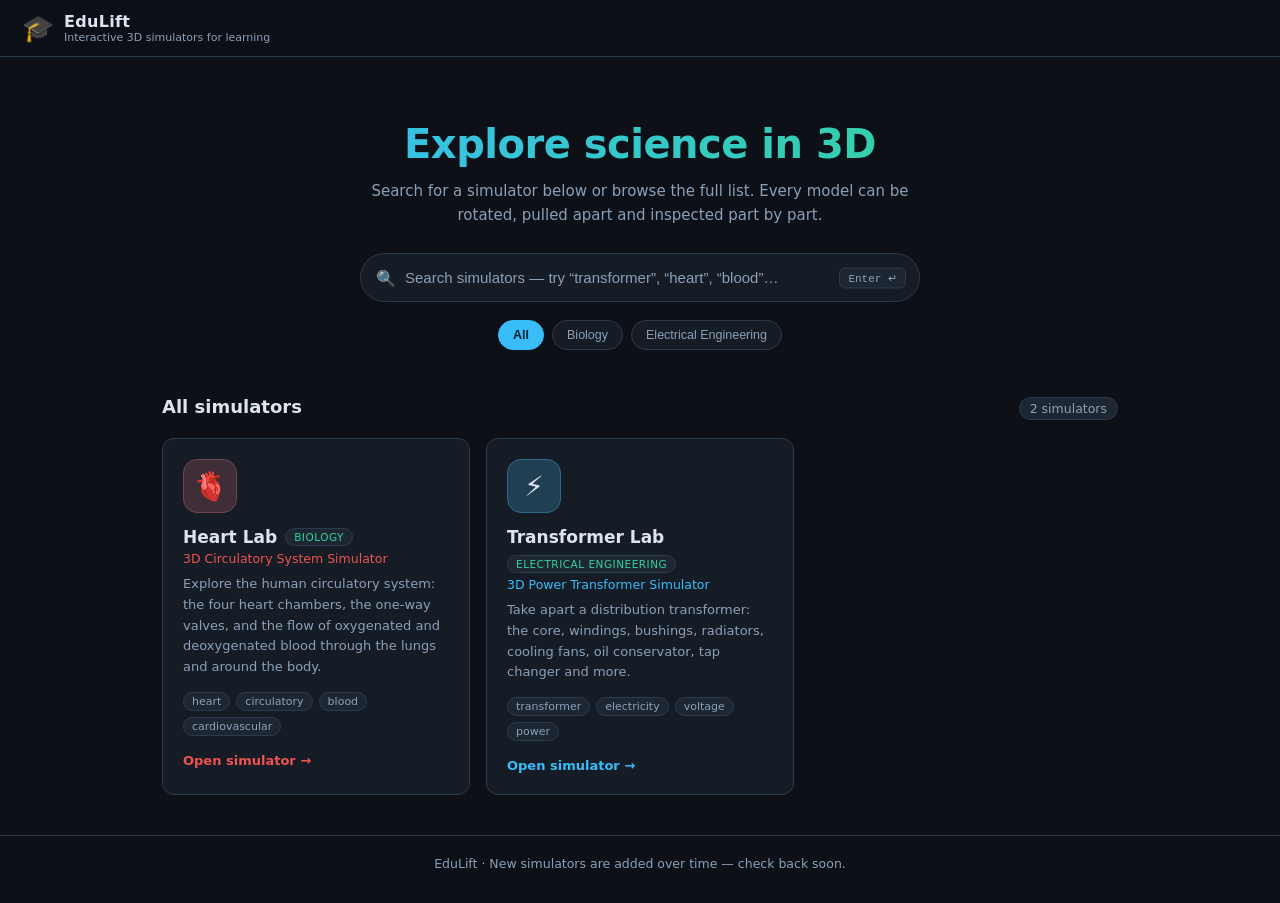
==== index.html @ 25f4ae82 "intial commit" ====
<!DOCTYPE html>
<html lang="en">
<head>
<meta charset="UTF-8" />
<meta name="viewport" content="width=device-width, initial-scale=1.0" />
<title>EduLift — Interactive 3D Simulators</title>
<link rel="stylesheet" href="styles.css" />
</head>
<body>

<header class="site-head">
  <a class="brand" href="index.html">
    <span class="logo">🎓</span>
    <div>
      <strong>EduLift</strong>
      <small>Interactive 3D simulators for learning</small>
    </div>
  </a>
</header>

<main>
  <section class="hero">
    <h1>Explore science in 3D</h1>
    <p class="hero-sub">Search for a simulator below or browse the full list. Every model can be rotated, pulled apart and inspected part by part.</p>

    <div class="search-wrap">
      <span class="search-ic" aria-hidden="true">🔍</span>
      <input id="search" type="search" placeholder="Search simulators — try “transformer”, “heart”, “blood”…"
             autocomplete="off" spellcheck="false" />
      <kbd>Enter ↵</kbd>
    </div>

    <div id="filterChips" class="chips" aria-label="Filter by category"></div>
  </section>

  <section class="results" id="results">
    <div class="results-head">
      <h2 id="resultsTitle">All simulators</h2>
      <span id="count" class="count"></span>
    </div>
    <div id="grid" class="grid"></div>
    <p id="empty" class="empty" hidden>No simulators match that search — try a different word.</p>
  </section>
</main>

<footer class="site-foot">
  <p>EduLift · New simulators are added over time — check back soon.</p>
</footer>

<div id="errBox" style="display:none;position:fixed;inset:0;z-index:99;background:#140b0b;color:#ffb4b4;font-family:Consolas,monospace;padding:24px;overflow:auto;white-space:pre-wrap;"></div>

<script src="home.js"></script>
</body>
</html>
---- styles.css ----
:root {
  --bg: #0d1117;
  --bg-2: #151c26;
  --bg-3: #1d2734;
  --line: #2c3a4d;
  --text: #dbe4f0;
  --muted: #8ba0b8;
  --accent: #38bdf8;
  --accent-2: #34d399;
  --danger: #f87171;
  --radius: 12px;
}

* { box-sizing: border-box; margin: 0; padding: 0; }

html, body {
  min-height: 100%;
  font-family: "Segoe UI", system-ui, -apple-system, Arial, sans-serif;
  background: var(--bg);
  color: var(--text);
}

a { color: inherit; text-decoration: none; }

/* ---------- Header ---------- */
.site-head {
  position: sticky;
  top: 0;
  z-index: 40;
  display: flex;
  align-items: center;
  justify-content: space-between;
  padding: 12px 22px;
  background: rgba(13, 17, 23, 0.85);
  border-bottom: 1px solid var(--line);
  backdrop-filter: blur(8px);
}
.brand { display: flex; align-items: center; gap: 10px; }
.brand .logo { font-size: 26px; }
.brand strong { display: block; font-size: 16px; letter-spacing: .3px; }
.brand small { display: block; font-size: 11px; color: var(--muted); }

/* ---------- Hero ---------- */
.hero {
  max-width: 860px;
  margin: 0 auto;
  padding: 64px 22px 36px;
  text-align: center;
}
.hero h1 {
  font-size: 40px;
  letter-spacing: -.5px;
  background: linear-gradient(90deg, var(--accent), var(--accent-2));
  -webkit-background-clip: text;
  background-clip: text;
  -webkit-text-fill-color: transparent;
  margin-bottom: 12px;
}
.hero-sub {
  color: var(--muted);
  font-size: 15px;
  line-height: 1.6;
  max-width: 560px;
  margin: 0 auto 26px;
}

/* ---------- Search ---------- */
.search-wrap {
  position: relative;
  max-width: 560px;
  margin: 0 auto;
}
.search-ic {
  position: absolute;
  left: 16px;
  top: 50%;
  transform: translateY(-50%);
  font-size: 16px;
  opacity: .8;
  pointer-events: none;
}
#search {
  width: 100%;
  padding: 15px 74px 15px 44px;
  font-size: 15px;
  color: var(--text);
  background: var(--bg-2);
  border: 1px solid var(--line);
  border-radius: 999px;
  outline: none;
  transition: border-color .15s, box-shadow .15s;
}
#search::placeholder { color: var(--muted); }
#search:focus {
  border-color: var(--accent);
  box-shadow: 0 0 0 3px color-mix(in srgb, var(--accent) 25%, transparent);
}
.search-wrap kbd {
  position: absolute;
  right: 14px;
  top: 50%;
  transform: translateY(-50%);
  font-family: "Cascadia Mono", Consolas, monospace;
  font-size: 11px;
  color: var(--muted);
  background: var(--bg-3);
  border: 1px solid var(--line);
  border-radius: 6px;
  padding: 3px 8px;
}

/* ---------- Category chips ---------- */
.chips {
  display: flex;
  flex-wrap: wrap;
  justify-content: center;
  gap: 8px;
  margin-top: 18px;
}
.chip {
  font-size: 12.5px;
  padding: 7px 14px;
  border-radius: 999px;
  background: var(--bg-2);
  border: 1px solid var(--line);
  color: var(--muted);
  cursor: pointer;
  transition: all .15s;
}
.chip:hover { color: var(--text); border-color: var(--accent); }
.chip.active {
  background: var(--accent);
  border-color: var(--accent);
  color: #062033;
  font-weight: 600;
}

/* ---------- Results ---------- */
.results {
  max-width: 1000px;
  margin: 0 auto;
  padding: 10px 22px 40px;
}
.results-head {
  display: flex;
  align-items: baseline;
  justify-content: space-between;
  gap: 12px;
  margin-bottom: 18px;
}
.results-head h2 { font-size: 18px; }
.count {
  font-size: 12.5px;
  color: var(--muted);
  background: var(--bg-3);
  border: 1px solid var(--line);
  padding: 3px 10px;
  border-radius: 999px;
  white-space: nowrap;
}

.grid {
  display: grid;
  grid-template-columns: repeat(auto-fill, minmax(300px, 1fr));
  gap: 16px;
}

.card {
  --accent: #38bdf8;
  display: flex;
  flex-direction: column;
  background: var(--bg-2);
  border: 1px solid var(--line);
  border-radius: var(--radius);
  padding: 20px;
  transition: transform .15s, border-color .15s, box-shadow .15s;
  cursor: pointer;
}
.card:hover {
  transform: translateY(-3px);
  border-color: var(--accent);
  box-shadow: 0 10px 26px rgba(0, 0, 0, .35);
}
.card-ico {
  width: 54px;
  height: 54px;
  display: grid;
  place-items: center;
  font-size: 28px;
  border-radius: 14px;
  background: color-mix(in srgb, var(--accent) 16%, var(--bg-3));
  border: 1px solid color-mix(in srgb, var(--accent) 35%, var(--line));
  margin-bottom: 14px;
}
.card-title { display: flex; align-items: center; gap: 8px; flex-wrap: wrap; margin-bottom: 4px; }
.card-title h3 { font-size: 17px; }
.card-title .cat {
  font-size: 10.5px;
  text-transform: uppercase;
  letter-spacing: .5px;
  color: var(--accent-2);
  background: var(--bg-3);
  border: 1px solid var(--line);
  padding: 2px 8px;
  border-radius: 999px;
}
.card .tagline {
  font-size: 12.5px;
  color: var(--accent);
  margin-bottom: 8px;
}
.card .desc {
  font-size: 13px;
  color: var(--muted);
  line-height: 1.6;
  margin-bottom: 14px;
  flex: 1;
}
.kw-row { display: flex; flex-wrap: wrap; gap: 6px; margin-bottom: 14px; }
.kw {
  font-size: 11px;
  color: var(--muted);
  background: var(--bg-3);
  border: 1px solid var(--line);
  padding: 2px 8px;
  border-radius: 999px;
}
.card .open {
  font-size: 13px;
  font-weight: 600;
  color: var(--accent);
}

.empty {
  text-align: center;
  color: var(--muted);
  font-size: 14px;
  padding: 40px 0;
}

/* ---------- Footer ---------- */
.site-foot {
  border-top: 1px solid var(--line);
  padding: 20px 22px 32px;
  text-align: center;
  color: var(--muted);
  font-size: 12.5px;
}

/* ---------- Responsive ---------- */
@media (max-width: 600px) {
  .hero { padding: 40px 16px 28px; }
  .hero h1 { font-size: 30px; }
  .grid { grid-template-columns: 1fr; }
  .search-wrap kbd { display: none; }
  #search { padding-right: 20px; }
}
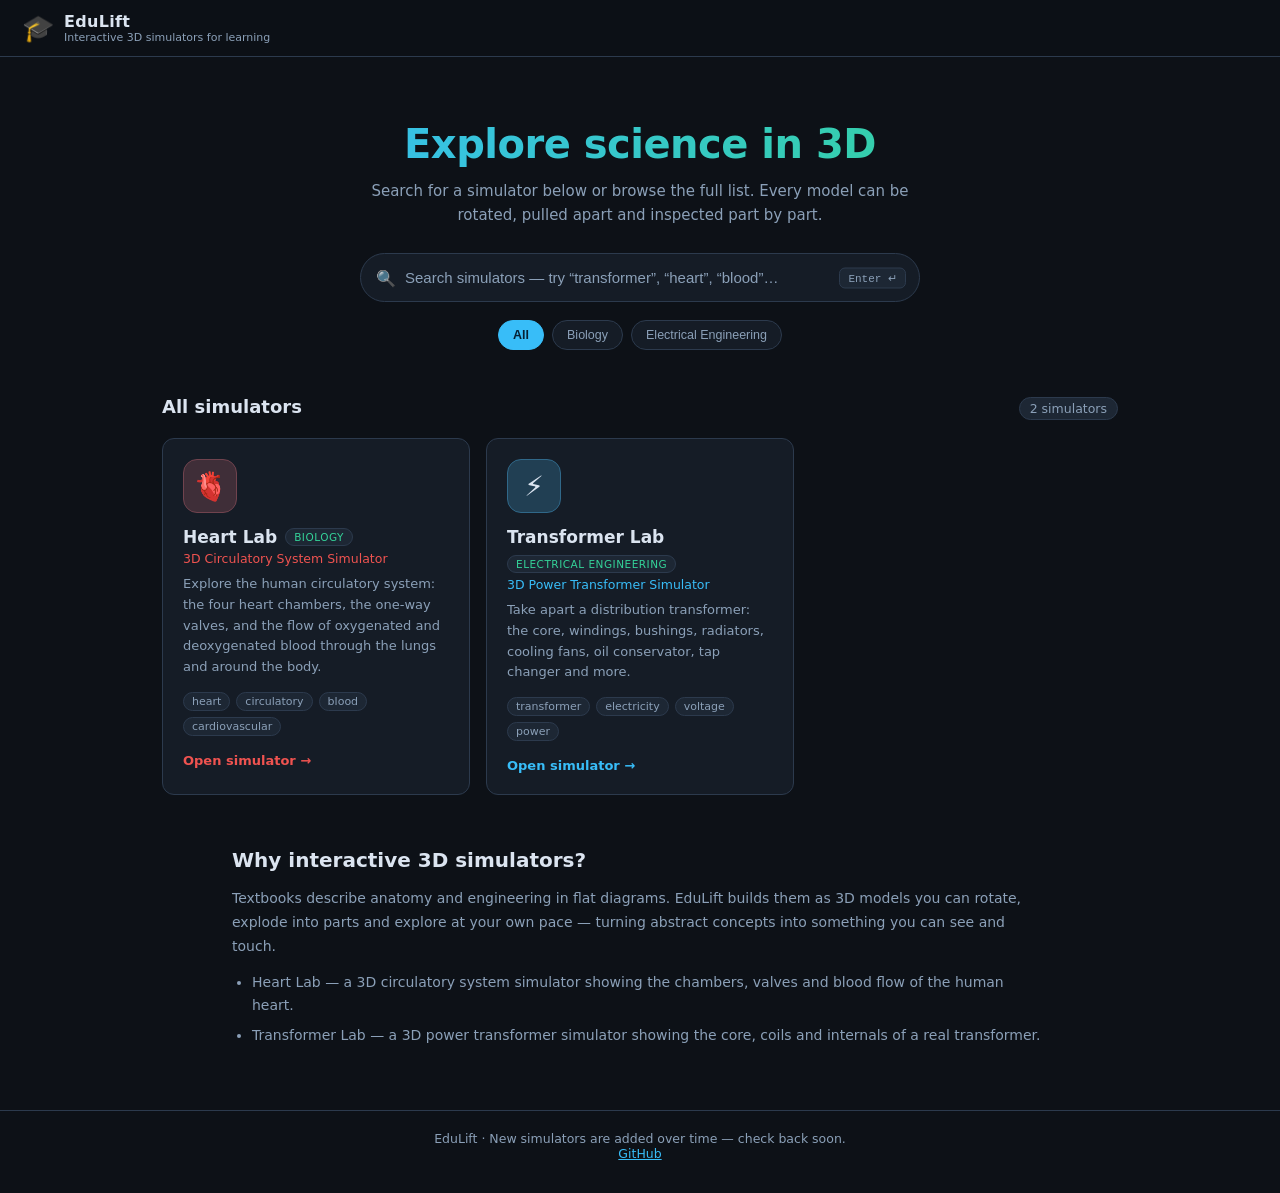
==== commit 018db016: "add comprehensive SEO, structured data, sitemap, robots, and AI optimization" ====
--- a/index.html
+++ b/index.html
@@ -3,22 +3,146 @@
 <head>
 <meta charset="UTF-8" />
 <meta name="viewport" content="width=device-width, initial-scale=1.0" />
+<meta name="robots" content="index, follow" />
+<meta name="description" content="Free interactive 3D simulators for learning science and engineering. Explore a 3D circulatory system and a power transformer, part by part." />
+<meta name="keywords" content="educational simulator, 3D interactive learning, circulatory system, heart anatomy, power transformer, science simulator, engineering simulator, online lab" />
+<meta name="author" content="EduLift" />
+<meta name="theme-color" content="#0a0e14" />
+<link rel="canonical" href="https://edu-lift-omega.vercel.app/" />
+<link rel="icon" href="favicon.ico" sizes="any" />
+<link rel="icon" type="image/svg+xml" href="favicon.svg" />
+<link rel="apple-touch-icon" href="apple-touch-icon.png" />
+<link rel="manifest" href="site.webmanifest" />
+
+<!-- Open Graph -->
+<meta property="og:type" content="website" />
+<meta property="og:site_name" content="EduLift" />
+<meta property="og:title" content="EduLift — Interactive 3D Simulators" />
+<meta property="og:description" content="Free interactive 3D simulators for learning science and engineering. Explore a 3D circulatory system and a power transformer, part by part." />
+<meta property="og:url" content="https://edu-lift-omega.vercel.app/" />
+<meta property="og:image" content="https://edu-lift-omega.vercel.app/og-image.png" />
+
+<!-- Twitter -->
+<meta name="twitter:card" content="summary_large_image" />
+<meta name="twitter:title" content="EduLift — Interactive 3D Simulators" />
+<meta name="twitter:description" content="Free interactive 3D simulators for learning science and engineering." />
+<meta name="twitter:image" content="https://edu-lift-omega.vercel.app/og-image.png" />
+
 <title>EduLift — Interactive 3D Simulators</title>
+
+<link rel="preload" as="style" href="styles.css" />
 <link rel="stylesheet" href="styles.css" />
+
+<script id="edulift-meta" type="application/json">
+{
+  "siteName": "EduLift",
+  "type": "website",
+  "title": "EduLift — Interactive 3D Simulators",
+  "description": "Free interactive 3D simulators for learning science and engineering. Explore a 3D circulatory system and a power transformer, part by part.",
+  "canonical": "https://edu-lift-omega.vercel.app/",
+  "image": "https://edu-lift-omega.vercel.app/og-image.png",
+  "themeColor": "#0a0e14"
+}
+</script>
+
+<script type="application/ld+json">
+{
+  "@context": "https://schema.org",
+  "@graph": [
+    {
+      "@type": "WebSite",
+      "@id": "https://edu-lift-omega.vercel.app/#website",
+      "url": "https://edu-lift-omega.vercel.app/",
+      "name": "EduLift",
+      "description": "Free interactive 3D simulators for learning science and engineering.",
+      "inLanguage": "en",
+      "publisher": { "@id": "https://edu-lift-omega.vercel.app/#org" },
+      "potentialAction": {
+        "@type": "SearchAction",
+        "target": {
+          "@type": "EntryPoint",
+          "urlTemplate": "https://edu-lift-omega.vercel.app/?q={search_term_string}"
+        },
+        "query-input": "required name=search_term_string"
+      }
+    },
+    {
+      "@type": "EducationalOrganization",
+      "@id": "https://edu-lift-omega.vercel.app/#org",
+      "url": "https://edu-lift-omega.vercel.app/",
+      "name": "EduLift",
+      "description": "EduLift builds free interactive 3D simulators that let students explore science and engineering models part by part.",
+      "sameAs": ["https://github.com/behredine/EduLift"]
+    },
+    {
+      "@type": "WebPage",
+      "@id": "https://edu-lift-omega.vercel.app/#webpage",
+      "url": "https://edu-lift-omega.vercel.app/",
+      "name": "EduLift — Interactive 3D Simulators",
+      "isPartOf": { "@id": "https://edu-lift-omega.vercel.app/#website" },
+      "about": { "@id": "https://edu-lift-omega.vercel.app/#org" }
+    },
+    {
+      "@type": "FAQPage",
+      "@id": "https://edu-lift-omega.vercel.app/#faq",
+      "mainEntity": [
+        {
+          "@type": "Question",
+          "name": "What is EduLift?",
+          "acceptedAnswer": {
+            "@type": "Answer",
+            "text": "EduLift is a collection of free, interactive 3D simulators that let you explore science and engineering models — such as the human circulatory system and a power transformer — by rotating, exploding and inspecting them part by part."
+          }
+        },
+        {
+          "@type": "Question",
+          "name": "Is EduLift free to use?",
+          "acceptedAnswer": {
+            "@type": "Answer",
+            "text": "Yes. Every EduLift simulator runs directly in your browser with no sign-up and no downloads required."
+          }
+        },
+        {
+          "@type": "Question",
+          "name": "Do I need special hardware to run the simulators?",
+          "acceptedAnswer": {
+            "@type": "Answer",
+            "text": "No. The 3D simulators are built with WebGL and run on any modern desktop or mobile browser, including phones and tablets."
+          }
+        }
+      ]
+    }
+  ]
+}
+</script>
+
+<!-- Google tag (gtag.js) -->
+<script async src="https://www.googletagmanager.com/gtag/js?id=G-KZNSWN38MR"></script>
+<script>
+  window.dataLayer = window.dataLayer || [];
+  function gtag(){dataLayer.push(arguments);}
+  gtag('js', new Date());
+
+  gtag('config', 'G-KZNSWN38MR');
+</script>
 </head>
 <body>
 
+<a class="skip-link" href="#results">Skip to main content</a>
+
 <header class="site-head">
-  <a class="brand" href="index.html">
-    <span class="logo">🎓</span>
-    <div>
-      <strong>EduLift</strong>
-      <small>Interactive 3D simulators for learning</small>
-    </div>
-  </a>
+  <nav aria-label="Primary">
+    <a class="brand" href="index.html" aria-label="EduLift home">
+      <span class="logo" aria-hidden="true">🎓</span>
+      <div>
+        <strong>EduLift</strong>
+        <small>Interactive 3D simulators for learning</small>
+      </div>
+    </a>
+  </nav>
 </header>
 
-<main>
+<main id="main">
   <section class="hero">
     <h1>Explore science in 3D</h1>
     <p class="hero-sub">Search for a simulator below or browse the full list. Every model can be rotated, pulled apart and inspected part by part.</p>
@@ -26,29 +150,40 @@
     <div class="search-wrap">
       <span class="search-ic" aria-hidden="true">🔍</span>
       <input id="search" type="search" placeholder="Search simulators — try “transformer”, “heart”, “blood”…"
-             autocomplete="off" spellcheck="false" />
+             autocomplete="off" spellcheck="false" aria-label="Search simulators" />
       <kbd>Enter ↵</kbd>
     </div>
 
-    <div id="filterChips" class="chips" aria-label="Filter by category"></div>
+    <div id="filterChips" class="chips" role="group" aria-label="Filter by category"></div>
   </section>
 
-  <section class="results" id="results">
+  <section class="results" id="results" aria-labelledby="resultsTitle">
     <div class="results-head">
       <h2 id="resultsTitle">All simulators</h2>
-      <span id="count" class="count"></span>
+      <span id="count" class="count" aria-live="polite"></span>
     </div>
     <div id="grid" class="grid"></div>
     <p id="empty" class="empty" hidden>No simulators match that search — try a different word.</p>
+  </section>
+
+  <section class="about" aria-labelledby="aboutTitle">
+    <h2 id="aboutTitle">Why interactive 3D simulators?</h2>
+    <p>Textbooks describe anatomy and engineering in flat diagrams. EduLift builds them as 3D models you can rotate, explode into parts and explore at your own pace — turning abstract concepts into something you can see and touch.</p>
+    <ul>
+      <li>Heart Lab — a 3D circulatory system simulator showing the chambers, valves and blood flow of the human heart.</li>
+      <li>Transformer Lab — a 3D power transformer simulator showing the core, coils and internals of a real transformer.</li>
+    </ul>
   </section>
 </main>
 
 <footer class="site-foot">
   <p>EduLift · New simulators are added over time — check back soon.</p>
+  <a href="https://github.com/behredine/EduLift" rel="noopener" data-track="github_clicked">GitHub</a>
 </footer>
 
 <div id="errBox" style="display:none;position:fixed;inset:0;z-index:99;background:#140b0b;color:#ffb4b4;font-family:Consolas,monospace;padding:24px;overflow:auto;white-space:pre-wrap;"></div>
 
-<script src="home.js"></script>
+<script src="js/site.js" defer></script>
+<script src="home.js" defer></script>
 </body>
 </html>
--- a/styles.css
+++ b/styles.css
@@ -238,7 +238,58 @@
   padding: 40px 0;
 }
 
+/* ---------- About ---------- */
+.about {
+  max-width: 860px;
+  margin: 0 auto;
+  padding: 8px 22px 56px;
+  color: var(--muted);
+  font-size: 14px;
+  line-height: 1.7;
+}
+.about h2 {
+  color: var(--text);
+  font-size: 20px;
+  margin-bottom: 10px;
+}
+.about p { margin-bottom: 12px; }
+.about ul { padding-left: 20px; }
+.about li { margin-bottom: 6px; }
+
 /* ---------- Footer ---------- */
+.site-foot a {
+  color: var(--accent);
+  text-decoration: underline;
+}
+.site-foot a:focus-visible { outline: 2px solid var(--accent); outline-offset: 3px; }
+
+/* ---------- Accessibility ---------- */
+.skip-link {
+  position: absolute;
+  left: -9999px;
+  top: 0;
+  z-index: 100;
+  background: var(--accent);
+  color: #062033;
+  font-weight: 600;
+  padding: 10px 16px;
+  border-radius: 0 0 8px 0;
+}
+.skip-link:focus { left: 0; }
+
+:focus-visible {
+  outline: 2px solid var(--accent);
+  outline-offset: 2px;
+}
+
+@media (prefers-reduced-motion: reduce) {
+  *, *::before, *::after {
+    animation-duration: .01ms !important;
+    animation-iteration-count: 1 !important;
+    transition-duration: .01ms !important;
+    scroll-behavior: auto !important;
+  }
+}
 .site-foot {
   border-top: 1px solid var(--line);
   padding: 20px 22px 32px;
--- a/styles.css
+++ b/styles.css
@@ -238,7 +238,58 @@
   padding: 40px 0;
 }
 
+/* ---------- About ---------- */
+.about {
+  max-width: 860px;
+  margin: 0 auto;
+  padding: 8px 22px 56px;
+  color: var(--muted);
+  font-size: 14px;
+  line-height: 1.7;
+}
+.about h2 {
+  color: var(--text);
+  font-size: 20px;
+  margin-bottom: 10px;
+}
+.about p { margin-bottom: 12px; }
+.about ul { padding-left: 20px; }
+.about li { margin-bottom: 6px; }
+
 /* ---------- Footer ---------- */
+.site-foot a {
+  color: var(--accent);
+  text-decoration: underline;
+}
+.site-foot a:focus-visible { outline: 2px solid var(--accent); outline-offset: 3px; }
+
+/* ---------- Accessibility ---------- */
+.skip-link {
+  position: absolute;
+  left: -9999px;
+  top: 0;
+  z-index: 100;
+  background: var(--accent);
+  color: #062033;
+  font-weight: 600;
+  padding: 10px 16px;
+  border-radius: 0 0 8px 0;
+}
+.skip-link:focus { left: 0; }
+
+:focus-visible {
+  outline: 2px solid var(--accent);
+  outline-offset: 2px;
+}
+
+@media (prefers-reduced-motion: reduce) {
+  *, *::before, *::after {
+    animation-duration: .01ms !important;
+    animation-iteration-count: 1 !important;
+    transition-duration: .01ms !important;
+    scroll-behavior: auto !important;
+  }
+}
 .site-foot {
   border-top: 1px solid var(--line);
   padding: 20px 22px 32px;
